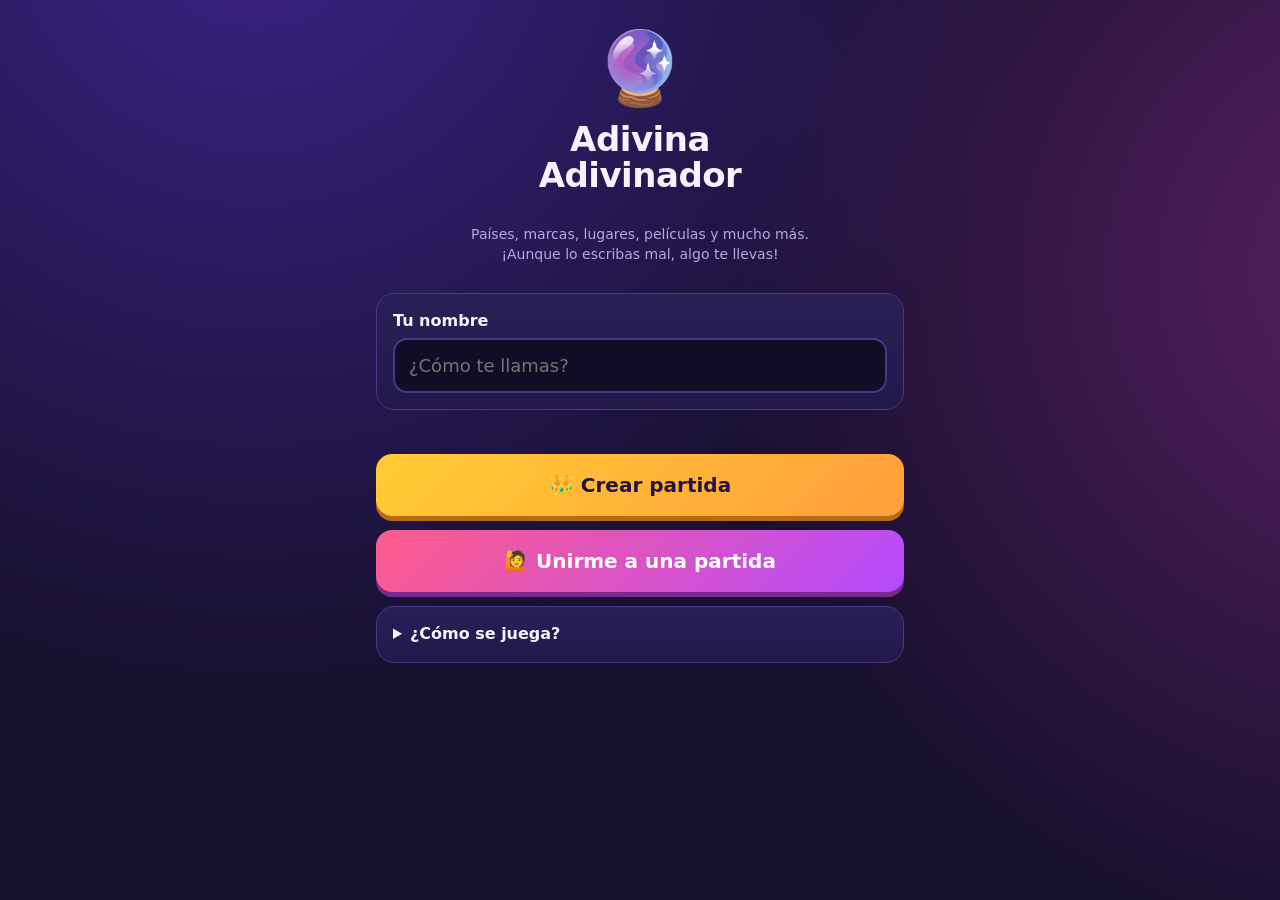
==== app/src/main/assets/home.html @ acc3d359 "Juego Adivina Adivinador: partida con anfitrión en red local y APK - Servidor HTTP en el celular del" ====
<!doctype html>
<html lang="es">
<head>
<meta charset="utf-8">
<meta name="viewport" content="width=device-width, initial-scale=1, viewport-fit=cover">
<title>Adivina Adivinador</title>
<link rel="stylesheet" href="web/style.css">
</head>
<body>
<div class="screen center">
  <div class="logo bounce">🔮</div>
  <h1>Adivina<br>Adivinador</h1>
  <p class="muted">Países, marcas, lugares, películas y mucho más.<br>¡Aunque lo escribas mal, algo te llevas!</p>

  <div class="card">
    <label for="name">Tu nombre</label>
    <input id="name" maxlength="16" autocomplete="off" placeholder="¿Cómo te llamas?">
  </div>
  <div class="err" id="err"></div>

  <button class="btn big" id="resumeBtn" hidden>↩️ Volver a mi partida</button>
  <button class="btn big" id="hostBtn">👑 Crear partida</button>
  <button class="btn big secondary" id="joinBtn">🙋 Unirme a una partida</button>

  <section class="card" id="joinPanel" hidden>
    <h3>Partidas en tu red</h3>
    <div class="found" id="found"></div>
    <button class="chip" id="rescan">🔄 Buscar otra vez</button>
    <h3 style="margin-top:18px">¿No aparece?</h3>
    <p class="muted" style="margin-top:0">Escribe la dirección que ve el anfitrión en su pantalla:</p>
    <form class="answer" id="manual">
      <input id="addr" placeholder="192.168.1.5:8080" autocomplete="off" autocapitalize="off" inputmode="url">
      <button class="btn">Ir</button>
    </form>
  </section>

  <details class="card">
    <summary>¿Cómo se juega?</summary>
    <ol>
      <li>Una persona toca <b>Crear partida</b> y elige categorías, número de preguntas y tiempo.</li>
      <li>Los demás se conectan al <b>mismo Wi-Fi</b> (o al punto de acceso del anfitrión) y tocan <b>Unirme</b>. También pueden entrar desde el navegador con la dirección que muestra el anfitrión, sin instalar nada.</li>
      <li>Aparece una pista: una bandera, emojis, un eslogan, letras revueltas… y todos escriben la respuesta.</li>
      <li><b>Exacto</b> = puntos completos. <b>Con errores</b> («Olombia» por Colombia) = parte de los puntos. Entre más rápido, más puntos, y el primero en acertar gana ⚡ +100.</li>
      <li>Si escribes otra respuesta válida (por ejemplo «Irak» cuando era «Irán») no suma.</li>
    </ol>
  </details>
</div>
<div id="toast"></div>

<script>
(function () {
  'use strict';
  var B = window.AndroidBridge;
  var $ = function (s) { return document.querySelector(s); };
  var nameEl = $('#name'), err = $('#err');

  var m = location.hash.match(/error=([^&]*)/);
  if (m) err.textContent = decodeURIComponent(m[1]);

  if (B) {
    nameEl.value = B.getName() || '';
    if (B.isHosting()) $('#resumeBtn').hidden = false;
  }

  function myName() {
    var n = nameEl.value.trim();
    if (!n) {
      err.textContent = 'Primero escribe tu nombre 👆';
      nameEl.focus();
      nameEl.classList.add('shake');
      setTimeout(function () { nameEl.classList.remove('shake'); }, 400);
      return null;
    }
    err.textContent = '';
    if (B) B.saveName(n);
    return n;
  }

  $('#resumeBtn').onclick = function () { if (B) B.resumeHost(); };

  $('#hostBtn').onclick = function () {
    var n = myName();
    if (!n) return;
    if (!B) { err.textContent = 'Crear partidas solo funciona dentro de la app.'; return; }
    this.disabled = true;
    var res = JSON.parse(B.host(n));
    if (res.error) { err.textContent = res.error; this.disabled = false; }
  };

  function search() {
    $('#found').innerHTML = '<div class="muted">🔎 Buscando partidas…</div>';
    if (B) B.discover();
    else window.onHostsFound([]);
  }

  window.onHostsFound = function (list) {
    var f = $('#found');
    if (!list.length) {
      f.innerHTML = '<div class="muted">No encontramos partidas. Revisa que estén en el mismo Wi-Fi y que el anfitrión ya haya creado la partida.</div>';
      return;
    }
    f.innerHTML = list.map(function (h, i) {
      var label = (h.host || 'Partida').replace(/[<>&"]/g, '');
      return '<button class="btn ghost" data-i="' + i + '">👑 ' + label + ' <span class="muted">· ' + h.players +
        (h.players === 1 ? ' jugador' : ' jugadores') + '</span></button>';
    }).join('');
    f.onclick = function (e) {
      var b = e.target.closest('[data-i]');
      if (!b) return;
      var h = list[+b.getAttribute('data-i')];
      var n = myName();
      if (n) B.join(h.ip + ':' + h.port, n);
    };
  };

  $('#joinBtn').onclick = function () {
    if (!myName()) return;
    $('#joinPanel').hidden = false;
    $('#joinPanel').scrollIntoView({ behavior: 'smooth' });
    search();
  };
  $('#rescan').onclick = search;

  $('#manual').onsubmit = function (e) {
    e.preventDefault();
    var n = myName();
    var a = $('#addr').value.trim();
    if (!n || !a) return;
    if (B) B.join(a, n);
  };
})();
</script>
</body>
</html>
---- app/src/main/assets/web/style.css ----
:root {
  --bg: #17102e;
  --bg2: #22184a;
  --card: #2a2058;
  --card2: #362a72;
  --line: #463a86;
  --text: #f6f2ff;
  --muted: #b5a9de;
  --accent: #ffcc33;
  --accent2: #ff5c8a;
  --blue: #4dc9ff;
  --ok: #3ddc97;
  --mid: #ffb84d;
  --bad: #ff6b6b;
  --radius: 18px;
  color-scheme: dark;
}

* { box-sizing: border-box; -webkit-tap-highlight-color: transparent; }

[hidden] { display: none !important; }

html { background: var(--bg); }
body {
  margin: 0;
  min-height: 100vh;
  background: radial-gradient(circle at 20% -10%, #3b2387 0%, transparent 55%),
              radial-gradient(circle at 110% 30%, #5a1f63 0%, transparent 45%),
              var(--bg);
  background-repeat: no-repeat;
  color: var(--text);
  font-family: system-ui, -apple-system, "Segoe UI", Roboto, "Noto Sans", sans-serif;
  font-size: 16px;
  line-height: 1.4;
}

.screen {
  max-width: 560px;
  margin: 0 auto;
  padding: 14px 16px 120px;
  display: flex;
  flex-direction: column;
  gap: 14px;
}
.screen.center { text-align: center; padding-top: 32px; }

h1 { margin: 4px 0; font-size: 34px; line-height: 1.05; letter-spacing: -0.5px; }
h3 { margin: 0 0 10px; font-size: 17px; }
.muted { color: var(--muted); font-size: 14px; }
.err { color: var(--bad); font-weight: 600; min-height: 1em; }

.logo { font-size: 72px; line-height: 1; }
.bounce { animation: bounce 2.4s ease-in-out infinite; }
@keyframes bounce { 0%, 100% { transform: translateY(0) rotate(-6deg); } 50% { transform: translateY(-10px) rotate(6deg); } }

.card {
  background: linear-gradient(180deg, var(--card) 0%, var(--bg2) 100%);
  border: 1px solid var(--line);
  border-radius: var(--radius);
  padding: 16px;
  text-align: left;
}

label { display: block; font-weight: 600; margin-bottom: 6px; }
input, textarea {
  width: 100%;
  font: inherit;
  font-size: 18px;
  color: var(--text);
  background: #120c26;
  border: 2px solid var(--line);
  border-radius: 14px;
  padding: 13px 14px;
  outline: none;
}
input:focus, textarea:focus { border-color: var(--accent); }
textarea { font-size: 15px; resize: vertical; min-height: 110px; }

.btn {
  display: block;
  width: 100%;
  border: 0;
  border-radius: 16px;
  padding: 14px 18px;
  font: inherit;
  font-weight: 800;
  font-size: 17px;
  color: #22123f;
  background: linear-gradient(135deg, var(--accent) 0%, #ff9e3d 100%);
  box-shadow: 0 5px 0 #b86a14;
  cursor: pointer;
  transition: transform .08s;
}
.btn:active { transform: translateY(3px); box-shadow: 0 2px 0 #b86a14; }
.btn.big { font-size: 20px; padding: 17px 18px; }
.btn.secondary { color: #fff; background: linear-gradient(135deg, var(--accent2) 0%, #b44bff 100%); box-shadow: 0 5px 0 #7a2a8f; }
.btn.secondary:active { box-shadow: 0 2px 0 #7a2a8f; }
.btn.ghost { color: var(--text); background: var(--card2); box-shadow: 0 5px 0 #1d1540; }
.btn:disabled { opacity: .5; }

.link {
  border: 0;
  background: none;
  color: var(--muted);
  font: inherit;
  font-size: 14px;
  text-decoration: underline;
  cursor: pointer;
  padding: 6px;
}

.chips { display: flex; flex-wrap: wrap; gap: 8px; }
.chip {
  border: 2px solid var(--line);
  background: #1a1238;
  color: var(--text);
  border-radius: 999px;
  padding: 8px 14px;
  font: inherit;
  font-size: 15px;
  font-weight: 600;
  cursor: pointer;
}
.chip.on { border-color: var(--accent); background: rgba(255, 204, 51, .16); color: var(--accent); }
.setting { margin-bottom: 14px; }
.setting:last-child { margin-bottom: 0; }
.setting .muted { margin-top: 6px; }

.cat-grid { display: grid; grid-template-columns: repeat(auto-fill, minmax(135px, 1fr)); gap: 10px; }
.cat {
  border: 2px solid var(--line);
  background: #1a1238;
  color: var(--text);
  border-radius: 16px;
  padding: 12px 10px;
  text-align: left;
  font: inherit;
  cursor: pointer;
  position: relative;
}
.cat .ic { font-size: 28px; display: block; }
.cat .nm { font-weight: 700; font-size: 15px; display: block; margin-top: 4px; }
.cat .ct { color: var(--muted); font-size: 12px; }
.cat.on { border-color: var(--accent); background: rgba(255, 204, 51, .12); }
.cat.on::after {
  content: "✓";
  position: absolute; top: 8px; right: 10px;
  color: #22123f; background: var(--accent);
  width: 22px; height: 22px; border-radius: 50%;
  display: grid; place-items: center; font-weight: 900; font-size: 13px;
}

.top { display: flex; align-items: center; gap: 8px; flex-wrap: wrap; }
.top .grow { flex: 1; }
.brand { font-weight: 800; font-size: 17px; }
.pill {
  background: var(--card2);
  border-radius: 999px;
  padding: 6px 12px;
  font-size: 14px;
  font-weight: 700;
  white-space: nowrap;
}
.pill.score { color: var(--accent); }

.join-urls { display: flex; flex-direction: column; gap: 8px; margin-top: 10px; }
.join-url {
  font-family: ui-monospace, "Roboto Mono", monospace;
  font-size: 22px;
  font-weight: 800;
  color: var(--accent);
  background: #120c26;
  border: 2px dashed var(--line);
  border-radius: 14px;
  padding: 10px 12px;
  text-align: center;
  word-break: break-all;
}

.plist { display: flex; flex-wrap: wrap; gap: 8px; }
.player {
  display: flex; align-items: center; gap: 8px;
  background: #1a1238; border-radius: 999px; padding: 4px 12px 4px 4px;
  font-weight: 600; font-size: 15px;
}
.player.off { opacity: .45; }
.player .x { border: 0; background: none; color: var(--muted); font-size: 16px; cursor: pointer; padding: 0 0 0 4px; }
.avatar {
  width: 32px; height: 32px; border-radius: 50%;
  display: grid; place-items: center;
  font-weight: 800; font-size: 15px; color: #fff; flex-shrink: 0;
  position: relative;
}
.avatar .chk {
  position: absolute; right: -4px; bottom: -4px;
  background: var(--ok); color: #0b2a1c; border-radius: 50%;
  width: 16px; height: 16px; font-size: 11px; display: grid; place-items: center; font-weight: 900;
}
.plist.mini .player { padding-right: 4px; background: none; }

.sticky-bottom {
  position: fixed; left: 0; right: 0; bottom: 0;
  padding: 12px 16px calc(12px + env(safe-area-inset-bottom));
  background: linear-gradient(180deg, transparent 0%, var(--bg) 35%);
}
.sticky-bottom > * { max-width: 528px; margin: 0 auto; }

.waiting { text-align: center; color: var(--muted); font-weight: 600; padding: 12px; }
.waiting .dots::after { content: ""; animation: dots 1.5s steps(4) infinite; }
@keyframes dots { 0% { content: ""; } 25% { content: "."; } 50% { content: ".."; } 75% { content: "..."; } }

/* --- Pregunta --- */
.timer { height: 12px; background: #120c26; border-radius: 999px; overflow: hidden; }
.timer .bar { height: 100%; width: 100%; background: linear-gradient(90deg, var(--ok), var(--blue)); border-radius: 999px; transition: width .12s linear; }
.timer.low .bar { background: linear-gradient(90deg, var(--bad), var(--accent2)); }
.tnum { text-align: center; font-size: 34px; font-weight: 900; margin-top: -6px; }
.timer.low + .tnum { color: var(--bad); animation: pulse .5s ease-in-out infinite alternate; }
@keyframes pulse { to { transform: scale(1.12); } }

.prompt-card { text-align: center; padding: 22px 16px; }
.ask { color: var(--muted); font-weight: 700; font-size: 15px; margin-bottom: 10px; }
.prompt { font-weight: 800; font-size: 24px; line-height: 1.3; word-break: break-word; animation: pop .35s ease-out; }
.prompt.t-flag { font-size: 120px; line-height: 1.1; }
.prompt.t-emoji { font-size: 56px; letter-spacing: 4px; line-height: 1.25; }
.prompt.t-scramble { font-family: ui-monospace, "Roboto Mono", monospace; font-size: 30px; letter-spacing: 2px; color: var(--accent); white-space: pre-wrap; }
.prompt.still { animation: none; }
.prompt.small { font-size: 18px; margin-top: 8px; animation: none; }
.prompt.small.t-flag { font-size: 48px; }
.prompt.small.t-emoji { font-size: 30px; }
.prompt.small.t-scramble { font-size: 16px; }
@keyframes pop { from { transform: scale(.6); opacity: 0; } to { transform: scale(1); opacity: 1; } }
.hint {
  margin-top: 14px; font-family: ui-monospace, "Roboto Mono", monospace; font-size: 20px; font-weight: 800;
  color: var(--blue); white-space: pre-wrap; word-break: break-word;
}
.hint:empty { display: none; }

.answer { display: flex; gap: 8px; }
.answer input { flex: 1; min-width: 0; }
.answer .btn { width: auto; flex-shrink: 0; }
.sent { text-align: center; }
.sent b { color: var(--accent); }
.progress-txt { text-align: center; color: var(--muted); font-weight: 600; }
.host-tools { display: flex; justify-content: center; gap: 12px; flex-wrap: wrap; }

.shake { animation: shake .35s; }
@keyframes shake { 25% { transform: translateX(-8px); } 75% { transform: translateX(8px); } }

/* --- Revelación --- */
.answer-card { text-align: center; }
.big-answer { font-size: 34px; font-weight: 900; color: var(--accent); line-height: 1.1; margin-top: 4px; word-break: break-word; }
.you-card { text-align: center; border-width: 2px; }
.you-card .pts { font-size: 40px; font-weight: 900; }
.you-card .lbl { font-size: 20px; font-weight: 800; }
.acc-full { border-color: var(--ok); }
.acc-full .pts, .acc-full .lbl { color: var(--ok); }
.acc-part { border-color: var(--mid); }
.acc-part .pts, .acc-part .lbl { color: var(--mid); }
.acc-none { border-color: var(--bad); }
.acc-none .lbl { color: var(--bad); }

.rows { display: flex; flex-direction: column; gap: 10px; }
.row { display: flex; align-items: center; gap: 10px; }
.row .info { flex: 1; min-width: 0; }
.row .nm { font-weight: 700; }
.row .txt { color: var(--muted); font-size: 14px; overflow: hidden; text-overflow: ellipsis; white-space: nowrap; }
.row .pts { font-weight: 900; font-size: 18px; white-space: nowrap; }
.row .pts.zero { color: var(--muted); }
.meter { height: 6px; background: #120c26; border-radius: 999px; overflow: hidden; margin-top: 4px; }
.meter i { display: block; height: 100%; border-radius: 999px; }
.badge { font-size: 12px; font-weight: 800; padding: 2px 8px; border-radius: 999px; margin-left: 4px; vertical-align: 1px; }
.b-full { background: rgba(61, 220, 151, .18); color: var(--ok); }
.b-part { background: rgba(255, 184, 77, .18); color: var(--mid); }
.b-none { background: rgba(255, 107, 107, .15); color: var(--bad); }
.rank { width: 26px; text-align: center; font-weight: 900; color: var(--muted); }
.gain { color: var(--ok); font-size: 13px; font-weight: 800; }

/* --- Podio --- */
.podium { display: flex; align-items: flex-end; justify-content: center; gap: 10px; margin-top: 10px; }
.pod { flex: 1; max-width: 140px; text-align: center; }
.pod .avatar { width: 54px; height: 54px; font-size: 22px; margin: 0 auto 6px; }
.pod .nm { font-weight: 800; overflow: hidden; text-overflow: ellipsis; white-space: nowrap; }
.pod .sc { color: var(--accent); font-weight: 800; font-size: 14px; }
.pod .block {
  margin-top: 6px; border-radius: 14px 14px 0 0; display: grid; place-items: center;
  font-size: 34px; background: linear-gradient(180deg, var(--card2), var(--bg2)); border: 1px solid var(--line); border-bottom: 0;
}
.pod.p1 .block { height: 130px; background: linear-gradient(180deg, #ffcc33, #c98a00); }
.pod.p2 .block { height: 95px; background: linear-gradient(180deg, #d9e2ff, #8a93b8); }
.pod.p3 .block { height: 70px; background: linear-gradient(180deg, #ffb07a, #b0612c); }
.confetti { position: fixed; inset: 0; pointer-events: none; overflow: hidden; z-index: 5; }
.confetti i { position: absolute; top: -20px; width: 10px; height: 14px; border-radius: 2px; animation: fall linear forwards; }
@keyframes fall { to { transform: translateY(110vh) rotate(720deg); } }

#toast {
  position: fixed; left: 50%; bottom: 100px; transform: translateX(-50%) translateY(20px);
  background: #fff; color: #22123f; font-weight: 700; padding: 10px 18px; border-radius: 999px;
  opacity: 0; transition: all .25s; pointer-events: none; z-index: 10; max-width: 90vw; text-align: center;
}
#toast.show { opacity: 1; transform: translateX(-50%) translateY(0); }
#offline {
  position: fixed; top: 0; left: 0; right: 0; z-index: 20;
  background: var(--bad); color: #fff; text-align: center; font-weight: 700; padding: 8px 12px;
}
#offline button { margin-left: 8px; }

details summary { cursor: pointer; font-weight: 700; }
details ol { padding-left: 20px; margin: 10px 0 0; }
details li { margin-bottom: 6px; }
.found { display: flex; flex-direction: column; gap: 8px; margin-bottom: 10px; }
.found .btn { text-align: left; }
.stack { display: flex; flex-direction: column; gap: 12px; }
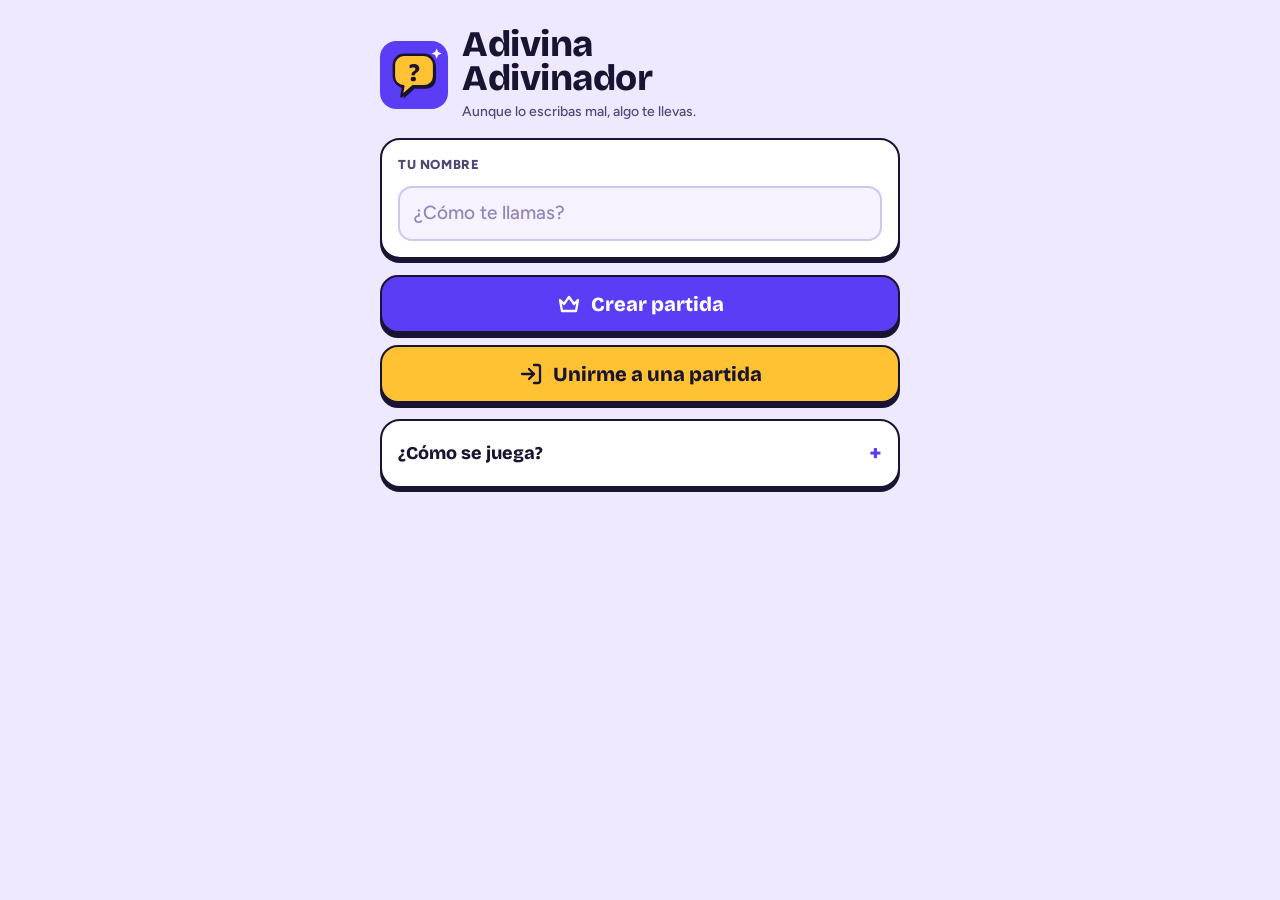
==== commit a20a4252: "Rediseño de la interfaz y del ícono («Concurso pop») Diseño hecho en un canvas de Claude Design (6 p" ====
--- a/app/src/main/assets/home.html
+++ b/app/src/main/assets/home.html
@@ -5,44 +5,52 @@
 <meta name="viewport" content="width=device-width, initial-scale=1, viewport-fit=cover">
 <title>Adivina Adivinador</title>
 <link rel="stylesheet" href="web/style.css">
+<script src="web/icons.js"></script>
 </head>
 <body>
 <div class="screen center">
-  <div class="logo bounce">🔮</div>
-  <h1>Adivina<br>Adivinador</h1>
-  <p class="muted">Países, marcas, lugares, películas y mucho más.<br>¡Aunque lo escribas mal, algo te llevas!</p>
+  <div class="brand" id="brand">
+    <div><h1>Adivina<br>Adivinador</h1><p>Aunque lo escribas mal, algo te llevas.</p></div>
+  </div>
 
   <div class="card">
     <label for="name">Tu nombre</label>
     <input id="name" maxlength="16" autocomplete="off" placeholder="¿Cómo te llamas?">
   </div>
-  <div class="err" id="err"></div>
+  <div class="err" id="err" role="alert"></div>
 
-  <button class="btn big" id="resumeBtn" hidden>↩️ Volver a mi partida</button>
-  <button class="btn big" id="hostBtn">👑 Crear partida</button>
-  <button class="btn big secondary" id="joinBtn">🙋 Unirme a una partida</button>
+  <div class="stack">
+    <button class="btn" id="resumeBtn" hidden></button>
+    <button class="btn" id="hostBtn"></button>
+    <button class="btn sun" id="joinBtn"></button>
+  </div>
 
   <section class="card" id="joinPanel" hidden>
-    <h3>Partidas en tu red</h3>
+    <div class="row-head">
+      <h2>Partidas en tu red</h2>
+      <button class="icon-btn" id="rescan" aria-label="Buscar otra vez"></button>
+    </div>
     <div class="found" id="found"></div>
-    <button class="chip" id="rescan">🔄 Buscar otra vez</button>
-    <h3 style="margin-top:18px">¿No aparece?</h3>
-    <p class="muted" style="margin-top:0">Escribe la dirección que ve el anfitrión en su pantalla:</p>
-    <form class="answer" id="manual">
-      <input id="addr" placeholder="192.168.1.5:8080" autocomplete="off" autocapitalize="off" inputmode="url">
-      <button class="btn">Ir</button>
+    <form class="stack" id="manual" style="gap:6px">
+      <label for="addr" style="text-transform:none;letter-spacing:0;font-weight:600;font-size:14px">¿No aparece? Escribe la dirección que ve el anfitrión</label>
+      <div class="inline">
+        <input id="addr" placeholder="192.168.1.5:8080" autocomplete="off" autocapitalize="off" inputmode="url">
+        <button class="btn ink small">Ir</button>
+      </div>
     </form>
   </section>
 
   <details class="card">
     <summary>¿Cómo se juega?</summary>
     <ol>
-      <li>Una persona toca <b>Crear partida</b> y elige categorías, número de preguntas y tiempo.</li>
+      <li>Una persona toca <b>Crear partida</b> y elige categorías, número de preguntas, tiempo y el modo: <b>Escribir</b> la respuesta o elegir entre 4 <b>Opciones</b>.</li>
       <li>Los demás se conectan al <b>mismo Wi-Fi</b> (o al punto de acceso del anfitrión) y tocan <b>Unirme</b>. También pueden entrar desde el navegador con la dirección que muestra el anfitrión, sin instalar nada.</li>
-      <li>Aparece una pista: una bandera, emojis, un eslogan, letras revueltas… y todos escriben la respuesta.</li>
-      <li><b>Exacto</b> = puntos completos. <b>Con errores</b> («Olombia» por Colombia) = parte de los puntos. Entre más rápido, más puntos, y el primero en acertar gana ⚡ +100.</li>
+      <li>Aparece una pista: una bandera, una foto, un logo, emojis, letras revueltas… Algunos logos empiezan pixelados y se van aclarando: entre antes lo adivines, más puntos.</li>
+      <li><b>Exacto</b> = puntos completos. <b>Con errores</b> («Olombia» por Colombia) = parte de los puntos. Entre más rápido, más puntos, y el primero en acertar gana +100.</li>
       <li>Si escribes otra respuesta válida (por ejemplo «Irak» cuando era «Irán») no suma.</li>
+      <li>En modo <b>Opciones</b> solo la buena suma; a mitad de tiempo la ayuda 50/50 quita dos opciones malas.</li>
     </ol>
+    <p class="credits-link"><a href="web/creditos.html">Créditos de fotos, logos y fuentes</a></p>
   </details>
 </div>
 <div id="toast"></div>
@@ -54,18 +62,27 @@
   var $ = function (s) { return document.querySelector(s); };
   var nameEl = $('#name'), err = $('#err');
 
+  $('#brand').insertAdjacentHTML('afterbegin', logoMark('pop-in', true));
+  $('#resumeBtn').innerHTML = icon('back', 'l') + 'Volver a mi partida';
+  $('#hostBtn').innerHTML = icon('crown', 'l') + 'Crear partida';
+  $('#joinBtn').innerHTML = icon('login', 'l') + 'Unirme a una partida';
+  $('#rescan').innerHTML = icon('refresh');
+
   var m = location.hash.match(/error=([^&]*)/);
   if (m) err.textContent = decodeURIComponent(m[1]);
 
   if (B) {
     nameEl.value = B.getName() || '';
-    if (B.isHosting()) $('#resumeBtn').hidden = false;
+    if (B.isHosting()) {
+      $('#resumeBtn').hidden = false;
+      $('#hostBtn').classList.add('light');
+    }
   }
 
   function myName() {
     var n = nameEl.value.trim();
     if (!n) {
-      err.textContent = 'Primero escribe tu nombre 👆';
+      err.textContent = 'Primero escribe tu nombre.';
       nameEl.focus();
       nameEl.classList.add('shake');
       setTimeout(function () { nameEl.classList.remove('shake'); }, 400);
@@ -88,21 +105,30 @@
   };
 
   function search() {
-    $('#found').innerHTML = '<div class="muted">🔎 Buscando partidas…</div>';
+    $('#found').innerHTML = '<div class="searching"><span class="spin"></span>Buscando partidas…</div>';
     if (B) B.discover();
     else window.onHostsFound([]);
+  }
+
+  var COLORS = ['#5B3DF5', '#138A55', '#D63A4E', '#2463EB', '#8A4B00', '#0E7490', '#A21CAF', '#1A1433'];
+  function colorFor(name) {
+    var h = 0;
+    for (var i = 0; i < name.length; i++) h = (h * 31 + name.charCodeAt(i)) % 9973;
+    return COLORS[h % COLORS.length];
   }
 
   window.onHostsFound = function (list) {
     var f = $('#found');
     if (!list.length) {
-      f.innerHTML = '<div class="muted">No encontramos partidas. Revisa que estén en el mismo Wi-Fi y que el anfitrión ya haya creado la partida.</div>';
+      f.innerHTML = '<p class="muted" style="margin:0">No encontramos partidas. Revisa que estén en el mismo Wi-Fi y que el anfitrión ya haya creado la partida.</p>';
       return;
     }
     f.innerHTML = list.map(function (h, i) {
-      var label = (h.host || 'Partida').replace(/[<>&"]/g, '');
-      return '<button class="btn ghost" data-i="' + i + '">👑 ' + label + ' <span class="muted">· ' + h.players +
-        (h.players === 1 ? ' jugador' : ' jugadores') + '</span></button>';
+      var label = (h.host || 'Partida').replace(/[<>&"']/g, '');
+      return '<button class="host-row" data-i="' + i + '"><span class="avatar" style="width:40px;height:40px;border:2px solid #1A1433;background:' +
+        colorFor(label) + '">' + (Array.from(label)[0] || '?').toUpperCase() + '</span>' +
+        '<span class="who"><b>Partida de ' + label + '</b><span class="muted">' + h.players +
+        (h.players === 1 ? ' jugador' : ' jugadores') + ' esperando</span></span>' + icon('chevron') + '</button>';
     }).join('');
     f.onclick = function (e) {
       var b = e.target.closest('[data-i]');
--- a/app/src/main/assets/web/style.css
+++ b/app/src/main/assets/web/style.css
@@ -1,312 +1,454 @@
+/* Adivina Adivinador — "Concurso pop": tarjetas blancas con contorno de tinta y sombra sólida,
+   violeta como color principal y amarillo sol de acento. */
+
+@font-face { font-family: "Bricolage"; src: url("bricolage-700.woff2") format("woff2"); font-weight: 700; font-display: swap; }
+@font-face { font-family: "Bricolage"; src: url("bricolage-800.woff2") format("woff2"); font-weight: 800; font-display: swap; }
+@font-face { font-family: "Figtree"; src: url("figtree-500.woff2") format("woff2"); font-weight: 400 500; font-display: swap; }
+@font-face { font-family: "Figtree"; src: url("figtree-700.woff2") format("woff2"); font-weight: 600 700; font-display: swap; }
+@font-face { font-family: "Figtree"; src: url("figtree-800.woff2") format("woff2"); font-weight: 800 900; font-display: swap; }
+
 :root {
-  --bg: #17102e;
-  --bg2: #22184a;
-  --card: #2a2058;
-  --card2: #362a72;
-  --line: #463a86;
-  --text: #f6f2ff;
-  --muted: #b5a9de;
-  --accent: #ffcc33;
-  --accent2: #ff5c8a;
-  --blue: #4dc9ff;
-  --ok: #3ddc97;
-  --mid: #ffb84d;
-  --bad: #ff6b6b;
-  --radius: 18px;
-  color-scheme: dark;
-}
-
+  --ground: #EEE9FF;
+  --ink: #1A1433;
+  --surface: #FFFFFF;
+  --soft: #F6F3FF;
+  --line: #CFC6F5;
+  --muted: #4F4875;
+  --faint: #8F86B8;
+  --violet: #5B3DF5;
+  --violet-dark: #3E24C9;
+  --violet-tint: #E3DDFF;
+  --sun: #FFC233;
+  --sun-dark: #C27A00;
+  --coral: #D63A4E;
+  --blue: #2463EB;
+  --green: #138A55;
+  --ok-bg: #D7F5E6;  --ok-fg: #0B6B40;
+  --mid-bg: #FFEDC2; --mid-fg: #7A4B00;
+  --bad-bg: #FDE1E5; --bad-fg: #A11F33;
+  --display: "Bricolage", "Figtree", system-ui, sans-serif;
+  --body: "Figtree", system-ui, -apple-system, "Segoe UI", sans-serif;
+  --border: 2.5px solid var(--ink);
+  --shadow: 0 4px 0 var(--ink);
+  --radius: 20px;
+  color-scheme: light;
+}
+
+[hidden] { display: none !important; }
 * { box-sizing: border-box; -webkit-tap-highlight-color: transparent; }
 
-[hidden] { display: none !important; }
-
-html { background: var(--bg); }
+html { background: var(--ground); }
 body {
   margin: 0;
   min-height: 100vh;
-  background: radial-gradient(circle at 20% -10%, #3b2387 0%, transparent 55%),
-              radial-gradient(circle at 110% 30%, #5a1f63 0%, transparent 45%),
-              var(--bg);
-  background-repeat: no-repeat;
-  color: var(--text);
-  font-family: system-ui, -apple-system, "Segoe UI", Roboto, "Noto Sans", sans-serif;
+  background: var(--ground);
+  color: var(--ink);
+  font-family: var(--body);
   font-size: 16px;
   line-height: 1.4;
-}
+  transition: background-color .3s;
+}
+body.final { background: var(--violet); }
 
 .screen {
   max-width: 560px;
   margin: 0 auto;
-  padding: 14px 16px 120px;
+  padding: 14px 20px 128px;
   display: flex;
   flex-direction: column;
-  gap: 14px;
-}
-.screen.center { text-align: center; padding-top: 32px; }
-
-h1 { margin: 4px 0; font-size: 34px; line-height: 1.05; letter-spacing: -0.5px; }
-h3 { margin: 0 0 10px; font-size: 17px; }
+  gap: 16px;
+}
+.screen.center { padding-top: 28px; }
+
+h1, h2, h3 { margin: 0; }
+h1 { font-family: var(--display); font-weight: 800; font-size: 36px; line-height: .95; letter-spacing: -.5px; }
+h2 { font-family: var(--display); font-weight: 800; font-size: 19px; }
+.eyebrow { font-weight: 800; font-size: 13px; text-transform: uppercase; letter-spacing: .6px; color: var(--muted); }
 .muted { color: var(--muted); font-size: 14px; }
-.err { color: var(--bad); font-weight: 600; min-height: 1em; }
-
-.logo { font-size: 72px; line-height: 1; }
-.bounce { animation: bounce 2.4s ease-in-out infinite; }
-@keyframes bounce { 0%, 100% { transform: translateY(0) rotate(-6deg); } 50% { transform: translateY(-10px) rotate(6deg); } }
-
+.err { color: var(--bad-fg); font-weight: 700; min-height: 1em; }
+.err:empty { display: none; }
+.ic { width: 20px; height: 20px; flex-shrink: 0; display: inline-block; vertical-align: -4px; }
+.ic.s { width: 16px; height: 16px; vertical-align: -3px; }
+.ic.l { width: 24px; height: 24px; }
+
+/* --- Marca --- */
+.brand { display: flex; align-items: center; gap: 14px; }
+.brand .mark { width: 68px; height: 68px; flex-shrink: 0; }
+.brand p { margin: 6px 0 0; font-size: 14px; color: var(--muted); }
+.mark { display: block; }
+.pop-in { animation: popin .5s cubic-bezier(.2, 1.4, .4, 1); }
+@keyframes popin { from { transform: scale(.4) rotate(-12deg); opacity: 0; } }
+
+/* --- Tarjetas y campos --- */
 .card {
-  background: linear-gradient(180deg, var(--card) 0%, var(--bg2) 100%);
-  border: 1px solid var(--line);
+  background: var(--surface);
+  border: var(--border);
   border-radius: var(--radius);
+  box-shadow: var(--shadow);
   padding: 16px;
-  text-align: left;
-}
-
-label { display: block; font-weight: 600; margin-bottom: 6px; }
+  display: flex;
+  flex-direction: column;
+  gap: 12px;
+}
+.card.flat { box-shadow: none; }
+.card.dashed { border-style: dashed; border-color: var(--violet); box-shadow: none; }
+.card.dark { background: var(--ink); color: #fff; border-color: var(--ink); box-shadow: 0 4px 0 var(--violet); }
+.card.dark .muted { color: #D9D3F7; }
+
+label { font-weight: 800; font-size: 13px; text-transform: uppercase; letter-spacing: .6px; color: var(--muted); }
 input, textarea {
   width: 100%;
   font: inherit;
-  font-size: 18px;
-  color: var(--text);
-  background: #120c26;
+  font-size: 19px;
+  font-weight: 700;
+  color: var(--ink);
+  background: var(--soft);
   border: 2px solid var(--line);
   border-radius: 14px;
-  padding: 13px 14px;
+  padding: 12px 14px;
   outline: none;
-}
-input:focus, textarea:focus { border-color: var(--accent); }
-textarea { font-size: 15px; resize: vertical; min-height: 110px; }
-
+  transition: border-color .15s, box-shadow .15s;
+}
+input::placeholder, textarea::placeholder { color: var(--faint); font-weight: 500; }
+input:focus, textarea:focus { border-color: var(--violet); box-shadow: 0 0 0 4px #D9D1FF; background: #fff; }
+textarea { font-size: 15px; font-weight: 500; resize: vertical; min-height: 120px; }
+
+/* --- Botones --- */
 .btn {
-  display: block;
+  display: flex;
+  align-items: center;
+  justify-content: center;
+  gap: 10px;
   width: 100%;
-  border: 0;
-  border-radius: 16px;
-  padding: 14px 18px;
-  font: inherit;
+  min-height: 58px;
+  border: var(--border);
+  border-radius: 18px;
+  padding: 10px 18px;
+  font-family: var(--display);
   font-weight: 800;
-  font-size: 17px;
-  color: #22123f;
-  background: linear-gradient(135deg, var(--accent) 0%, #ff9e3d 100%);
-  box-shadow: 0 5px 0 #b86a14;
+  font-size: 20px;
+  color: #fff;
+  background: var(--violet);
+  box-shadow: 0 5px 0 var(--ink);
   cursor: pointer;
-  transition: transform .08s;
-}
-.btn:active { transform: translateY(3px); box-shadow: 0 2px 0 #b86a14; }
-.btn.big { font-size: 20px; padding: 17px 18px; }
-.btn.secondary { color: #fff; background: linear-gradient(135deg, var(--accent2) 0%, #b44bff 100%); box-shadow: 0 5px 0 #7a2a8f; }
-.btn.secondary:active { box-shadow: 0 2px 0 #7a2a8f; }
-.btn.ghost { color: var(--text); background: var(--card2); box-shadow: 0 5px 0 #1d1540; }
-.btn:disabled { opacity: .5; }
+  transition: transform .08s, box-shadow .08s;
+}
+.btn:active:not(:disabled) { transform: translateY(4px); box-shadow: 0 1px 0 var(--ink); }
+.btn.sun { background: var(--sun); color: var(--ink); }
+.btn.ink { background: var(--ink); }
+.btn.light { background: var(--surface); color: var(--ink); }
+.btn.small { min-height: 48px; font-size: 16px; width: auto; padding: 8px 16px; box-shadow: 0 3px 0 var(--ink); border-radius: 14px; }
+.btn:disabled { opacity: .55; }
+.btn .sub { display: block; font-family: var(--body); font-weight: 600; font-size: 13px; color: var(--violet-tint); }
+.btn.stack { flex-direction: column; gap: 0; min-height: 64px; }
 
 .link {
-  border: 0;
-  background: none;
-  color: var(--muted);
-  font: inherit;
-  font-size: 14px;
-  text-decoration: underline;
-  cursor: pointer;
-  padding: 6px;
-}
-
-.chips { display: flex; flex-wrap: wrap; gap: 8px; }
-.chip {
-  border: 2px solid var(--line);
-  background: #1a1238;
-  color: var(--text);
-  border-radius: 999px;
-  padding: 8px 14px;
-  font: inherit;
-  font-size: 15px;
-  font-weight: 600;
-  cursor: pointer;
-}
-.chip.on { border-color: var(--accent); background: rgba(255, 204, 51, .16); color: var(--accent); }
-.setting { margin-bottom: 14px; }
-.setting:last-child { margin-bottom: 0; }
-.setting .muted { margin-top: 6px; }
-
-.cat-grid { display: grid; grid-template-columns: repeat(auto-fill, minmax(135px, 1fr)); gap: 10px; }
-.cat {
-  border: 2px solid var(--line);
-  background: #1a1238;
-  color: var(--text);
-  border-radius: 16px;
-  padding: 12px 10px;
-  text-align: left;
-  font: inherit;
-  cursor: pointer;
-  position: relative;
-}
-.cat .ic { font-size: 28px; display: block; }
-.cat .nm { font-weight: 700; font-size: 15px; display: block; margin-top: 4px; }
-.cat .ct { color: var(--muted); font-size: 12px; }
-.cat.on { border-color: var(--accent); background: rgba(255, 204, 51, .12); }
-.cat.on::after {
-  content: "✓";
-  position: absolute; top: 8px; right: 10px;
-  color: #22123f; background: var(--accent);
-  width: 22px; height: 22px; border-radius: 50%;
-  display: grid; place-items: center; font-weight: 900; font-size: 13px;
-}
-
-.top { display: flex; align-items: center; gap: 8px; flex-wrap: wrap; }
-.top .grow { flex: 1; }
-.brand { font-weight: 800; font-size: 17px; }
-.pill {
-  background: var(--card2);
-  border-radius: 999px;
-  padding: 6px 12px;
-  font-size: 14px;
-  font-weight: 700;
-  white-space: nowrap;
-}
-.pill.score { color: var(--accent); }
-
-.join-urls { display: flex; flex-direction: column; gap: 8px; margin-top: 10px; }
-.join-url {
-  font-family: ui-monospace, "Roboto Mono", monospace;
-  font-size: 22px;
-  font-weight: 800;
-  color: var(--accent);
-  background: #120c26;
-  border: 2px dashed var(--line);
-  border-radius: 14px;
-  padding: 10px 12px;
-  text-align: center;
-  word-break: break-all;
-}
+  border: 0; background: none; padding: 10px 6px; min-height: 44px;
+  color: var(--violet); font: inherit; font-weight: 700; font-size: 15px; cursor: pointer;
+  text-decoration: underline; text-underline-offset: 3px;
+}
+a { color: var(--violet); font-weight: 700; }
+.icon-btn {
+  width: 44px; height: 44px; flex-shrink: 0;
+  display: grid; place-items: center;
+  border: 2px solid var(--line); border-radius: 12px; background: var(--soft); color: var(--ink); cursor: pointer;
+}
+.pill-btn {
+  min-height: 44px; padding: 0 14px;
+  border: 2px solid var(--ink); border-radius: 12px; background: var(--surface); color: var(--ink);
+  font: inherit; font-weight: 700; font-size: 15px; cursor: pointer;
+}
+
+/* --- Barra superior --- */
+.top { display: flex; align-items: center; gap: 8px; min-height: 44px; }
+.top .grow { flex: 1; min-width: 0; display: flex; align-items: center; gap: 8px; font-weight: 800; font-size: 15px; white-space: nowrap; overflow: hidden; text-overflow: ellipsis; }
+.top .title { font-family: var(--display); font-size: 19px; }
+.top .mark { width: 34px; height: 34px; }
+.pill { padding: 7px 12px; border-radius: 999px; background: var(--ink); color: #fff; font-weight: 800; font-size: 14px; white-space: nowrap; }
+.pill.score { display: flex; align-items: center; gap: 6px; background: var(--sun); color: var(--ink); border: 2px solid var(--ink); padding: 5px 12px; }
+body.final .top .title { color: #fff; }
+
+/* --- Inicio: partidas encontradas --- */
+.found { display: flex; flex-direction: column; gap: 8px; }
+.host-row {
+  display: flex; align-items: center; gap: 12px; width: 100%; min-height: 64px; padding: 10px 12px;
+  border: 2px solid var(--ink); border-radius: 16px; background: var(--soft); color: var(--ink);
+  font: inherit; text-align: left; cursor: pointer;
+}
+.host-row .who { flex: 1; min-width: 0; }
+.host-row b { display: block; font-size: 17px; }
+.host-row span.muted { display: block; }
+.row-head { display: flex; align-items: center; justify-content: space-between; gap: 8px; }
+.inline { display: flex; gap: 8px; }
+.inline input { flex: 1; min-width: 0; }
+details.card summary { cursor: pointer; font-family: var(--display); font-weight: 800; font-size: 18px; list-style: none; display: flex; align-items: center; gap: 8px; min-height: 28px; }
+details.card summary::-webkit-details-marker { display: none; }
+details.card summary::after { content: "+"; margin-left: auto; font-size: 24px; color: var(--violet); }
+details.card[open] summary::after { content: "−"; }
+details ol { padding-left: 20px; margin: 0; }
+details li { margin-bottom: 8px; }
+.searching { display: flex; align-items: center; gap: 10px; color: var(--muted); font-weight: 600; }
+.spin { width: 20px; height: 20px; border: 3px solid var(--line); border-top-color: var(--violet); border-radius: 50%; animation: spin .8s linear infinite; }
+@keyframes spin { to { transform: rotate(360deg); } }
+
+/* --- Sala --- */
+.ticket .addr { font-family: var(--display); font-weight: 800; font-size: 32px; line-height: 1.05; letter-spacing: .3px; word-break: break-all; }
+.ticket .eyebrow { color: var(--sun); display: flex; align-items: center; gap: 8px; }
 
 .plist { display: flex; flex-wrap: wrap; gap: 8px; }
 .player {
   display: flex; align-items: center; gap: 8px;
-  background: #1a1238; border-radius: 999px; padding: 4px 12px 4px 4px;
-  font-weight: 600; font-size: 15px;
-}
-.player.off { opacity: .45; }
-.player .x { border: 0; background: none; color: var(--muted); font-size: 16px; cursor: pointer; padding: 0 0 0 4px; }
+  padding: 4px 12px 4px 4px; min-height: 42px;
+  background: var(--surface); border: 2px solid var(--ink); border-radius: 999px;
+  font-weight: 700; font-size: 15px;
+}
+.player.off { opacity: .45; border-style: dashed; }
+.player .x { width: 30px; height: 30px; margin-right: -6px; border: 0; background: none; color: var(--muted); display: grid; place-items: center; cursor: pointer; }
 .avatar {
   width: 32px; height: 32px; border-radius: 50%;
+  display: grid; place-items: center; flex-shrink: 0;
+  font-weight: 800; font-size: 15px; color: #fff;
+  position: relative;
+}
+.plist .avatar { width: 30px; height: 30px; }
+.avatar .chk {
+  position: absolute; right: -5px; bottom: -5px;
+  width: 18px; height: 18px; border-radius: 50%;
+  background: var(--green); color: #fff; border: 2px solid var(--ground);
   display: grid; place-items: center;
-  font-weight: 800; font-size: 15px; color: #fff; flex-shrink: 0;
-  position: relative;
-}
-.avatar .chk {
-  position: absolute; right: -4px; bottom: -4px;
-  background: var(--ok); color: #0b2a1c; border-radius: 50%;
-  width: 16px; height: 16px; font-size: 11px; display: grid; place-items: center; font-weight: 900;
-}
-.plist.mini .player { padding-right: 4px; background: none; }
+}
+.avatar .chk svg { width: 10px; height: 10px; }
+.stackav { display: flex; flex-wrap: wrap; row-gap: 6px; }
+.stackav .avatar { width: 36px; height: 36px; border: 2px solid var(--ink); margin-right: -8px; }
+.stackav .avatar.pending { background: var(--surface) !important; color: var(--muted); border: 2px dashed var(--faint); }
+.stackav .avatar.off { opacity: .4; }
+
+.setting { display: flex; flex-direction: column; gap: 8px; }
+.setting > .muted { margin: 0; }
+.seg { display: grid; grid-auto-flow: column; grid-auto-columns: minmax(0, 1fr); border: 2px solid var(--ink); border-radius: 14px; overflow: hidden; }
+.seg button {
+  min-height: 48px; border: 0; border-left: 2px solid var(--ink); background: var(--surface); color: var(--ink);
+  font: inherit; font-weight: 700; font-size: 15px; display: flex; align-items: center; justify-content: center; gap: 6px; cursor: pointer; padding: 0 6px;
+}
+.seg button:first-child { border-left: 0; }
+.seg button.on { background: var(--violet); color: #fff; font-weight: 800; }
+
+.cat-grid { display: grid; grid-template-columns: repeat(2, minmax(0, 1fr)); gap: 8px; }
+.cat {
+  min-height: 52px; display: flex; align-items: center; gap: 8px; padding: 6px 10px;
+  border: 2px solid var(--line); border-radius: 14px; background: var(--soft); color: var(--muted);
+  font: inherit; font-weight: 700; font-size: 15px; text-align: left; cursor: pointer; line-height: 1.15;
+}
+.cat .nm { display: block; }
+.cat .ct { display: block; font-size: 12px; font-weight: 600; opacity: .8; }
+.cat.on { border-color: var(--ink); background: var(--sun); color: var(--ink); font-weight: 800; }
+
+.steppers { display: grid; grid-template-columns: repeat(2, minmax(0, 1fr)); gap: 12px; }
+.stepper { display: flex; align-items: center; justify-content: space-between; border: 2px solid var(--ink); border-radius: 14px; padding: 2px; background: var(--surface); }
+.stepper button { width: 44px; height: 44px; border: 0; background: none; color: var(--ink); font: inherit; font-weight: 800; font-size: 24px; cursor: pointer; border-radius: 10px; }
+.stepper button:disabled { color: var(--line); }
+.stepper output { font-family: var(--display); font-weight: 800; font-size: 22px; }
+
+.switch-row { display: flex; align-items: center; gap: 12px; min-height: 48px; cursor: pointer; text-transform: none; letter-spacing: 0; color: var(--ink); font-size: 16px; }
+.switch-row .txt { flex: 1; }
+.switch-row .txt .muted { display: block; font-weight: 500; }
+.switch { width: 54px; height: 32px; border-radius: 999px; background: var(--line); border: 2px solid var(--ink); position: relative; flex-shrink: 0; transition: background .2s; }
+.switch::after { content: ""; position: absolute; top: 2px; left: 2px; width: 24px; height: 24px; border-radius: 50%; background: #fff; border: 2px solid var(--ink); box-sizing: border-box; transition: left .2s; }
+.switch.on { background: var(--violet); }
+.switch.on::after { left: 24px; }
 
 .sticky-bottom {
-  position: fixed; left: 0; right: 0; bottom: 0;
-  padding: 12px 16px calc(12px + env(safe-area-inset-bottom));
-  background: linear-gradient(180deg, transparent 0%, var(--bg) 35%);
-}
-.sticky-bottom > * { max-width: 528px; margin: 0 auto; }
-
-.waiting { text-align: center; color: var(--muted); font-weight: 600; padding: 12px; }
-.waiting .dots::after { content: ""; animation: dots 1.5s steps(4) infinite; }
-@keyframes dots { 0% { content: ""; } 25% { content: "."; } 50% { content: ".."; } 75% { content: "..."; } }
+  position: fixed; left: 0; right: 0; bottom: 0; z-index: 4;
+  padding: 12px 20px calc(16px + env(safe-area-inset-bottom));
+  background: var(--ground);
+  border-top: 2px solid var(--line);
+}
+.sticky-bottom > * { max-width: 520px; margin: 0 auto; }
+body.final .sticky-bottom { background: var(--violet); border-top-color: transparent; }
+
+.waiting { display: flex; align-items: center; justify-content: center; gap: 10px; color: var(--muted); font-weight: 700; padding: 10px; text-align: center; }
+body.final .waiting { color: #fff; }
 
 /* --- Pregunta --- */
-.timer { height: 12px; background: #120c26; border-radius: 999px; overflow: hidden; }
-.timer .bar { height: 100%; width: 100%; background: linear-gradient(90deg, var(--ok), var(--blue)); border-radius: 999px; transition: width .12s linear; }
-.timer.low .bar { background: linear-gradient(90deg, var(--bad), var(--accent2)); }
-.tnum { text-align: center; font-size: 34px; font-weight: 900; margin-top: -6px; }
-.timer.low + .tnum { color: var(--bad); animation: pulse .5s ease-in-out infinite alternate; }
-@keyframes pulse { to { transform: scale(1.12); } }
-
-.prompt-card { text-align: center; padding: 22px 16px; }
-.ask { color: var(--muted); font-weight: 700; font-size: 15px; margin-bottom: 10px; }
-.prompt { font-weight: 800; font-size: 24px; line-height: 1.3; word-break: break-word; animation: pop .35s ease-out; }
-.prompt.t-flag { font-size: 120px; line-height: 1.1; }
-.prompt.t-emoji { font-size: 56px; letter-spacing: 4px; line-height: 1.25; }
-.prompt.t-scramble { font-family: ui-monospace, "Roboto Mono", monospace; font-size: 30px; letter-spacing: 2px; color: var(--accent); white-space: pre-wrap; }
-.prompt.still { animation: none; }
-.prompt.small { font-size: 18px; margin-top: 8px; animation: none; }
-.prompt.small.t-flag { font-size: 48px; }
-.prompt.small.t-emoji { font-size: 30px; }
+.timer-row { display: flex; align-items: center; gap: 12px; }
+.timer { flex: 1; height: 14px; border-radius: 999px; background: var(--surface); border: 2px solid var(--ink); overflow: hidden; }
+.timer .bar { height: 100%; width: 100%; background: var(--violet); transition: width .12s linear; }
+.timer.low .bar { background: var(--coral); }
+.tnum {
+  width: 56px; height: 56px; border-radius: 50%; flex-shrink: 0;
+  border: var(--border); background: var(--surface); box-shadow: 0 3px 0 var(--ink);
+  display: grid; place-items: center;
+  font-family: var(--display); font-weight: 800; font-size: 24px;
+}
+.timer.low + .tnum { color: var(--coral); border-color: var(--coral); animation: pulse .5s ease-in-out infinite alternate; }
+@keyframes pulse { to { transform: scale(1.08); } }
+
+.prompt-card { align-items: center; text-align: center; padding: 22px 18px; border-radius: 24px; box-shadow: 0 5px 0 var(--ink); }
+.ask { font-weight: 800; font-size: 13px; text-transform: uppercase; letter-spacing: .8px; color: var(--muted); }
+.prompt { font-family: var(--display); font-weight: 800; font-size: 28px; line-height: 1.15; word-break: break-word; animation: pop .35s ease-out; }
+.prompt.t-text { font-family: var(--body); font-size: 24px; }
+.prompt.t-flag { font-size: 120px; line-height: 1.05; }
+.prompt.t-emoji { font-size: 56px; letter-spacing: 4px; line-height: 1.2; }
+.prompt.t-scramble { font-size: 32px; letter-spacing: 3px; color: var(--violet); white-space: pre-wrap; }
+.prompt.still, .clue-img.still { animation: none; }
+.prompt.small { font-size: 18px; animation: none; }
+.prompt.small.t-flag { font-size: 44px; }
+.prompt.small.t-emoji { font-size: 28px; }
 .prompt.small.t-scramble { font-size: 16px; }
-@keyframes pop { from { transform: scale(.6); opacity: 0; } to { transform: scale(1); opacity: 1; } }
+@keyframes pop { from { transform: scale(.6); opacity: 0; } }
+.clue-img { display: block; margin: 0 auto; max-width: 100%; max-height: 40vh; border-radius: 16px; border: 2px solid var(--ink); object-fit: contain; background: #fff; animation: pop .35s ease-out; }
+.clue-img.pix { image-rendering: pixelated; }
+.clue-img.small { max-height: 22vh; animation: none; border-color: #fff; }
+.caption { font-size: 34px; line-height: 1.2; }
+.clue-img.small + .caption { font-size: 24px; }
+
 .hint {
-  margin-top: 14px; font-family: ui-monospace, "Roboto Mono", monospace; font-size: 20px; font-weight: 800;
-  color: var(--blue); white-space: pre-wrap; word-break: break-word;
-}
+  display: inline-flex; align-items: center; gap: 8px; padding: 8px 14px; border-radius: 12px;
+  background: var(--ground); font-weight: 800; font-size: 20px; letter-spacing: 3px; white-space: pre-wrap; word-break: break-word;
+}
+.hint .ic { color: var(--violet); }
 .hint:empty { display: none; }
-
-.answer { display: flex; gap: 8px; }
-.answer input { flex: 1; min-width: 0; }
-.answer .btn { width: auto; flex-shrink: 0; }
-.sent { text-align: center; }
-.sent b { color: var(--accent); }
-.progress-txt { text-align: center; color: var(--muted); font-weight: 600; }
+.hint.plain { background: var(--ink); color: #fff; letter-spacing: 0; font-size: 15px; font-weight: 700; border-radius: 999px; align-self: center; }
+.hint.plain .ic { color: var(--sun); }
+
+.answer { display: flex; gap: 10px; }
+.answer input { flex: 1; min-width: 0; font-size: 22px; background: #fff; border: 2.5px solid var(--violet); padding: 14px 16px; }
+.answer .btn { width: 64px; min-height: 0; padding: 0; flex-shrink: 0; }
+.sent { flex-direction: row; align-items: center; gap: 12px; }
+.sent .ok { width: 40px; height: 40px; border-radius: 50%; background: var(--green); color: #fff; display: grid; place-items: center; flex-shrink: 0; border: 2px solid var(--ink); }
+.sent b { font-size: 17px; }
+.progress-row { display: flex; align-items: center; gap: 14px; flex-wrap: wrap; font-weight: 700; font-size: 15px; }
 .host-tools { display: flex; justify-content: center; gap: 12px; flex-wrap: wrap; }
-
 .shake { animation: shake .35s; }
 @keyframes shake { 25% { transform: translateX(-8px); } 75% { transform: translateX(8px); } }
 
-/* --- Revelación --- */
-.answer-card { text-align: center; }
-.big-answer { font-size: 34px; font-weight: 900; color: var(--accent); line-height: 1.1; margin-top: 4px; word-break: break-word; }
-.you-card { text-align: center; border-width: 2px; }
-.you-card .pts { font-size: 40px; font-weight: 900; }
-.you-card .lbl { font-size: 20px; font-weight: 800; }
-.acc-full { border-color: var(--ok); }
-.acc-full .pts, .acc-full .lbl { color: var(--ok); }
-.acc-part { border-color: var(--mid); }
-.acc-part .pts, .acc-part .lbl { color: var(--mid); }
-.acc-none { border-color: var(--bad); }
-.acc-none .lbl { color: var(--bad); }
-
-.rows { display: flex; flex-direction: column; gap: 10px; }
+/* --- Opciones --- */
+.options { display: grid; grid-template-columns: repeat(2, minmax(0, 1fr)); gap: 12px; }
+.opt {
+  min-height: 92px; display: flex; flex-direction: column; align-items: flex-start; justify-content: space-between; gap: 6px;
+  padding: 12px 14px; border: var(--border); border-radius: 18px; box-shadow: 0 5px 0 var(--ink);
+  color: #fff; font: inherit; font-weight: 800; font-size: 18px; line-height: 1.15; text-align: left; word-break: break-word; cursor: pointer;
+  transition: transform .08s, box-shadow .08s, opacity .2s;
+}
+.opt:active:not(:disabled) { transform: translateY(4px); box-shadow: 0 1px 0 var(--ink); }
+.opt .sh { width: 20px; height: 20px; }
+.o0 { background: var(--violet); }
+.o1 { background: var(--coral); }
+.o2 { background: var(--blue); }
+.o3 { background: var(--sun); color: var(--ink); }
+.opt.gone { background: var(--soft); color: var(--faint); border: 2.5px dashed var(--faint); box-shadow: none; text-decoration: line-through; font-weight: 700; }
+.opt:disabled { cursor: default; }
+.options.busy .opt:not(.picked) { opacity: .45; }
+.opt.picked { outline: 4px solid var(--sun); outline-offset: 2px; }
+.o3.picked { outline-color: var(--violet); }
+.sh-badge { width: 34px; height: 34px; border-radius: 10px; border: 2px solid var(--ink); display: grid; place-items: center; color: #fff; flex-shrink: 0; }
+.sh-badge svg { width: 16px; height: 16px; }
+.sh-badge.o3 { color: var(--ink); }
+
+/* --- Resultado --- */
+.answer-card { flex-direction: row; align-items: center; gap: 14px; }
+.answer-card > div:last-child { flex: 1; min-width: 0; }
+.answer-card .big-answer { font-family: var(--display); font-weight: 800; font-size: 30px; line-height: 1.05; color: var(--sun); word-break: normal; overflow-wrap: break-word; hyphens: auto; }
+.answer-card .eyebrow { color: #D9D3F7; }
+.answer-card .clue { flex: 0 1 auto; max-width: 34%; min-width: 0; text-align: center; }
+.answer-card .clue .prompt.small.t-text { font-size: 14px; font-family: var(--body); }
+.answer-card .clue .clue-img { max-height: 90px; border-radius: 10px; }
+.answer-card .clue .prompt.small { color: #fff; }
+.answer-card .clue .caption { font-size: 20px; }
+
+.you-card { flex-direction: row; align-items: center; gap: 16px; position: relative; margin-top: 8px; }
+.you-card .ring {
+  width: 76px; height: 76px; border-radius: 50%; border: var(--border); flex-shrink: 0;
+  display: grid; place-items: center; font-family: var(--display); font-weight: 800; font-size: 22px;
+}
+.you-card .lbl { font-family: var(--display); font-weight: 800; font-size: 23px; }
+.you-card .info { flex: 1; min-width: 0; }
+.you-card .info .muted { margin-top: 2px; }
+.you-card .extra { display: flex; flex-wrap: wrap; gap: 6px; margin-top: 6px; }
+.you-card .pts {
+  position: absolute; top: -16px; right: 14px; padding: 5px 12px; border-radius: 999px;
+  background: var(--violet); color: #fff; border: 2px solid var(--ink);
+  font-family: var(--display); font-weight: 800; font-size: 19px; transform: rotate(4deg);
+  animation: stamp .45s cubic-bezier(.2, 1.6, .4, 1);
+}
+@keyframes stamp { from { transform: scale(2) rotate(-10deg); opacity: 0; } }
+.acc-full { box-shadow: 0 5px 0 var(--green); }
+.acc-full .ring { background: #9BE8C3; }
+.acc-part { box-shadow: 0 5px 0 var(--sun-dark); }
+.acc-part .ring { background: var(--sun); }
+.acc-none { box-shadow: 0 5px 0 var(--coral); }
+.acc-none .ring { background: var(--bad-bg); }
+.acc-none .pts { background: var(--muted); }
+
+.rows { display: flex; flex-direction: column; gap: 12px; }
 .row { display: flex; align-items: center; gap: 10px; }
 .row .info { flex: 1; min-width: 0; }
-.row .nm { font-weight: 700; }
+.row .nm { font-weight: 800; font-size: 15px; display: flex; align-items: center; flex-wrap: wrap; gap: 6px; }
 .row .txt { color: var(--muted); font-size: 14px; overflow: hidden; text-overflow: ellipsis; white-space: nowrap; }
-.row .pts { font-weight: 900; font-size: 18px; white-space: nowrap; }
-.row .pts.zero { color: var(--muted); }
-.meter { height: 6px; background: #120c26; border-radius: 999px; overflow: hidden; margin-top: 4px; }
+.row .pts { font-family: var(--display); font-weight: 800; font-size: 18px; white-space: nowrap; }
+.row .pts.zero { color: var(--faint); }
+.meter { height: 8px; background: var(--soft); border: 1.5px solid var(--line); border-radius: 999px; overflow: hidden; margin-top: 5px; }
 .meter i { display: block; height: 100%; border-radius: 999px; }
-.badge { font-size: 12px; font-weight: 800; padding: 2px 8px; border-radius: 999px; margin-left: 4px; vertical-align: 1px; }
-.b-full { background: rgba(61, 220, 151, .18); color: var(--ok); }
-.b-part { background: rgba(255, 184, 77, .18); color: var(--mid); }
-.b-none { background: rgba(255, 107, 107, .15); color: var(--bad); }
-.rank { width: 26px; text-align: center; font-weight: 900; color: var(--muted); }
-.gain { color: var(--ok); font-size: 13px; font-weight: 800; }
+.badge { font-size: 12px; font-weight: 800; padding: 2px 8px; border-radius: 999px; display: inline-flex; align-items: center; gap: 3px; }
+.b-full { background: var(--ok-bg); color: var(--ok-fg); }
+.b-part { background: var(--mid-bg); color: var(--mid-fg); }
+.b-none { background: var(--bad-bg); color: var(--bad-fg); }
+.b-hot { background: var(--ink); color: var(--sun); }
+.opt-row { padding: 6px 8px; border-radius: 14px; }
+.opt-row.good { background: var(--ok-bg); outline: 2px solid var(--green); }
+
+.board { display: flex; flex-direction: column; gap: 8px; }
+.board .line { display: flex; align-items: center; gap: 10px; min-height: 48px; padding: 6px 12px; border-radius: 14px; background: var(--surface); border: 2px solid var(--ink); }
+.board .line.me { background: var(--sun); }
+.board .rank { width: 22px; font-weight: 800; text-align: center; }
+.board .nm { flex: 1; min-width: 0; font-weight: 700; overflow: hidden; text-overflow: ellipsis; white-space: nowrap; }
+.board .gain { color: var(--ok-fg); font-weight: 800; font-size: 13px; }
+.board .line.me .gain { color: var(--ink); }
+.board .sc { font-family: var(--display); font-weight: 800; font-size: 17px; }
 
 /* --- Podio --- */
-.podium { display: flex; align-items: flex-end; justify-content: center; gap: 10px; margin-top: 10px; }
-.pod { flex: 1; max-width: 140px; text-align: center; }
-.pod .avatar { width: 54px; height: 54px; font-size: 22px; margin: 0 auto 6px; }
-.pod .nm { font-weight: 800; overflow: hidden; text-overflow: ellipsis; white-space: nowrap; }
-.pod .sc { color: var(--accent); font-weight: 800; font-size: 14px; }
+.final-head { text-align: center; color: #fff; display: flex; flex-direction: column; align-items: center; gap: 4px; }
+.final-head h1 { font-size: 38px; }
+.final-head p { margin: 2px 0 0; color: var(--violet-tint); font-size: 15px; }
+.podium { display: grid; grid-template-columns: repeat(3, minmax(0, 1fr)); gap: 8px; align-items: end; margin-top: 6px; }
+.pod { display: flex; flex-direction: column; align-items: center; gap: 6px; min-width: 0; }
+.pod .nm { font-weight: 800; color: #fff; max-width: 100%; overflow: hidden; text-overflow: ellipsis; white-space: nowrap; }
+.pod .avatar { width: 52px; height: 52px; font-size: 20px; border: var(--border); }
+.pod.p1 .avatar { width: 62px; height: 62px; font-size: 24px; }
 .pod .block {
-  margin-top: 6px; border-radius: 14px 14px 0 0; display: grid; place-items: center;
-  font-size: 34px; background: linear-gradient(180deg, var(--card2), var(--bg2)); border: 1px solid var(--line); border-bottom: 0;
-}
-.pod.p1 .block { height: 130px; background: linear-gradient(180deg, #ffcc33, #c98a00); }
-.pod.p2 .block { height: 95px; background: linear-gradient(180deg, #d9e2ff, #8a93b8); }
-.pod.p3 .block { height: 70px; background: linear-gradient(180deg, #ffb07a, #b0612c); }
+  width: 100%; border: var(--border); border-bottom: 0; border-radius: 16px 16px 0 0;
+  display: flex; flex-direction: column; align-items: center; justify-content: center;
+  animation: rise .7s cubic-bezier(.2, 1.2, .4, 1) both;
+}
+.pod .block b { font-family: var(--display); font-weight: 800; font-size: 34px; line-height: 1; }
+.pod .block span { font-weight: 700; font-size: 14px; }
+.pod.p1 .block { height: 160px; background: var(--sun); animation-delay: .5s; }
+.pod.p1 .block b { font-size: 44px; }
+.pod.p2 .block { height: 112px; background: var(--surface); animation-delay: .25s; }
+.pod.p3 .block { height: 82px; background: #E9E3FF; }
+@keyframes rise { from { transform: scaleY(0); transform-origin: bottom; } }
+.final-list { margin-top: -16px; border-radius: 0 0 20px 20px; box-shadow: none; gap: 0; padding: 6px 16px; }
+.final-list .line { display: flex; align-items: center; gap: 10px; min-height: 48px; border-bottom: 1.5px solid #E3DDF7; }
+.final-list .line:last-child { border-bottom: 0; }
+.final-list .rank { width: 22px; font-weight: 800; color: var(--muted); }
+.final-list .nm { flex: 1; min-width: 0; font-weight: 700; }
+.final-list .sc { font-weight: 800; }
+.final-list:empty { display: none; }
 .confetti { position: fixed; inset: 0; pointer-events: none; overflow: hidden; z-index: 5; }
-.confetti i { position: absolute; top: -20px; width: 10px; height: 14px; border-radius: 2px; animation: fall linear forwards; }
+.confetti i { position: absolute; top: -20px; width: 10px; height: 14px; border-radius: 2px; border: 1.5px solid var(--ink); animation: fall linear forwards; }
 @keyframes fall { to { transform: translateY(110vh) rotate(720deg); } }
 
 #toast {
-  position: fixed; left: 50%; bottom: 100px; transform: translateX(-50%) translateY(20px);
-  background: #fff; color: #22123f; font-weight: 700; padding: 10px 18px; border-radius: 999px;
+  position: fixed; left: 50%; bottom: 110px; transform: translateX(-50%) translateY(20px);
+  background: var(--ink); color: #fff; font-weight: 700; padding: 12px 18px; border-radius: 14px;
   opacity: 0; transition: all .25s; pointer-events: none; z-index: 10; max-width: 90vw; text-align: center;
 }
 #toast.show { opacity: 1; transform: translateX(-50%) translateY(0); }
 #offline {
   position: fixed; top: 0; left: 0; right: 0; z-index: 20;
-  background: var(--bad); color: #fff; text-align: center; font-weight: 700; padding: 8px 12px;
-}
-#offline button { margin-left: 8px; }
-
-details summary { cursor: pointer; font-weight: 700; }
-details ol { padding-left: 20px; margin: 10px 0 0; }
-details li { margin-bottom: 6px; }
-.found { display: flex; flex-direction: column; gap: 8px; margin-bottom: 10px; }
-.found .btn { text-align: left; }
+  background: var(--coral); color: #fff; text-align: center; font-weight: 700; padding: 10px 12px;
+  border-bottom: var(--border);
+}
+#offline button { margin-left: 8px; min-height: 36px; }
+.credits-link { margin: 4px 0 0; font-size: 14px; }
 .stack { display: flex; flex-direction: column; gap: 12px; }
